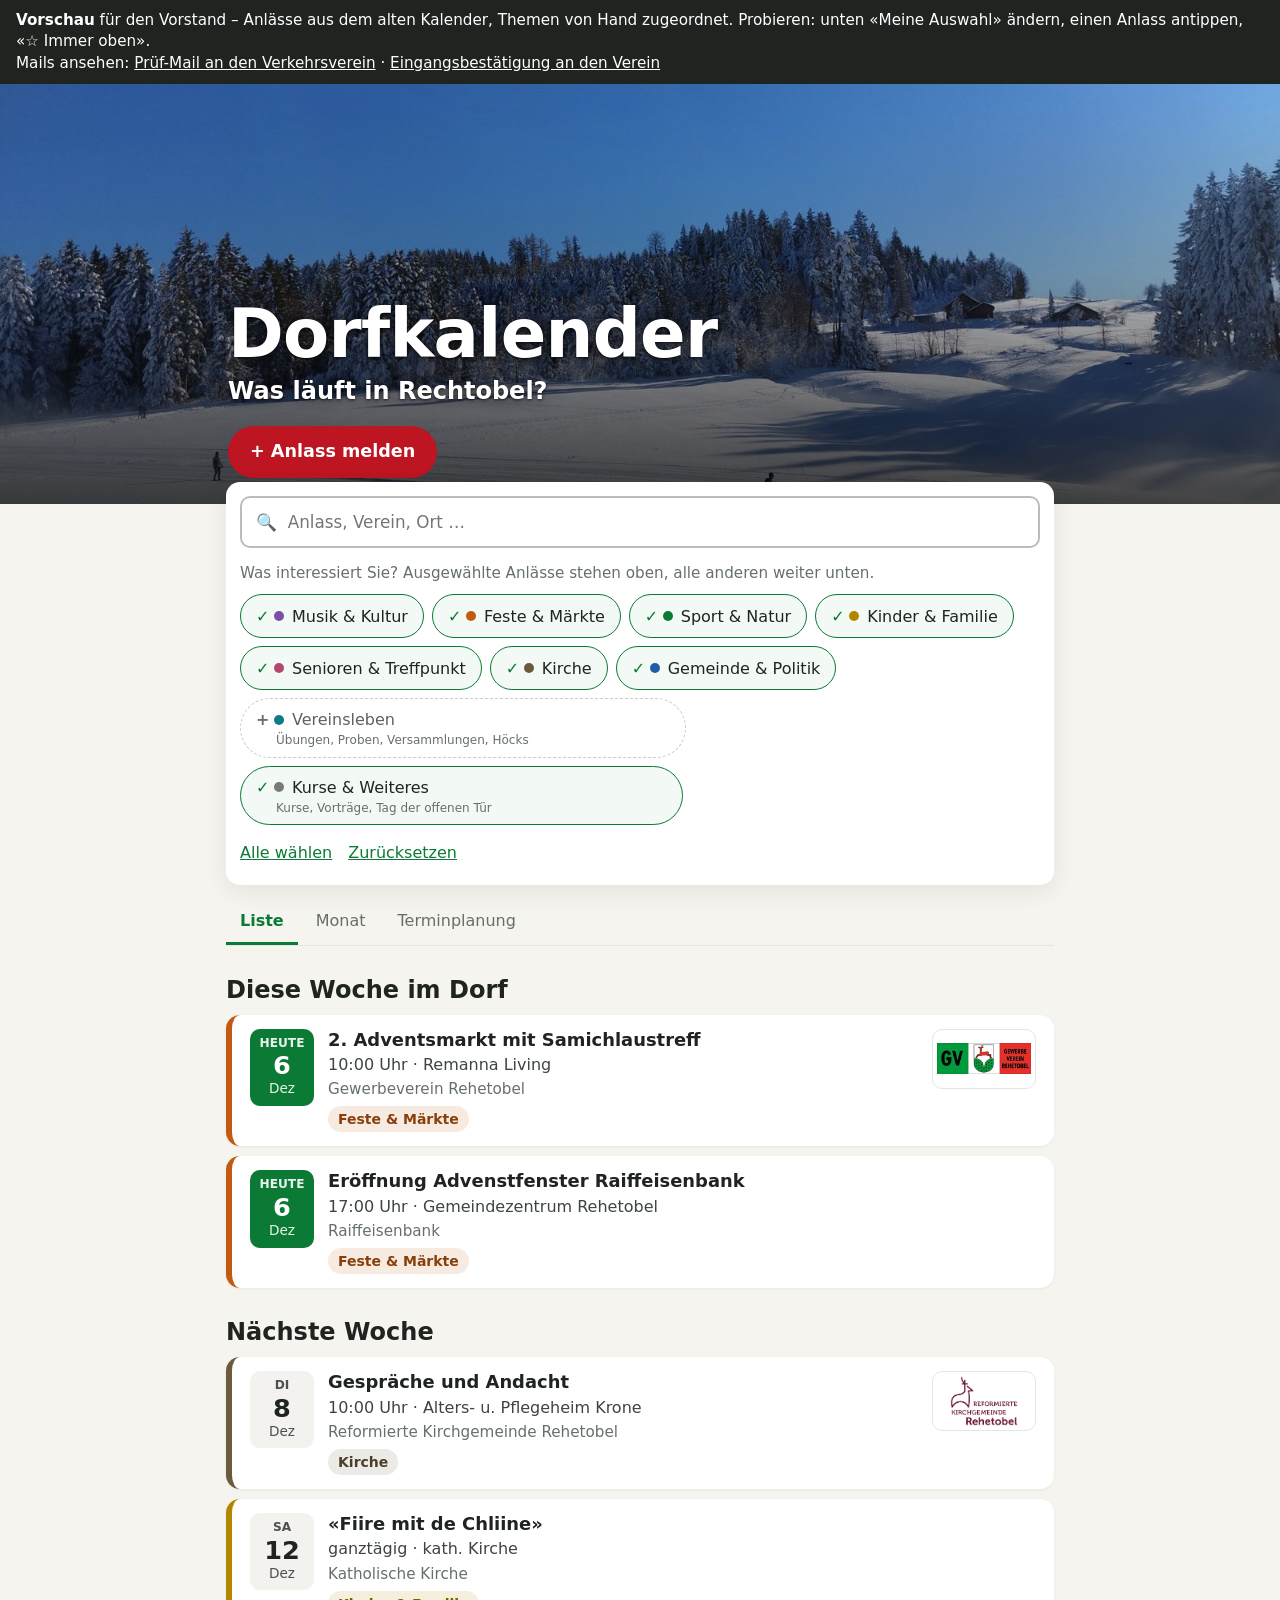
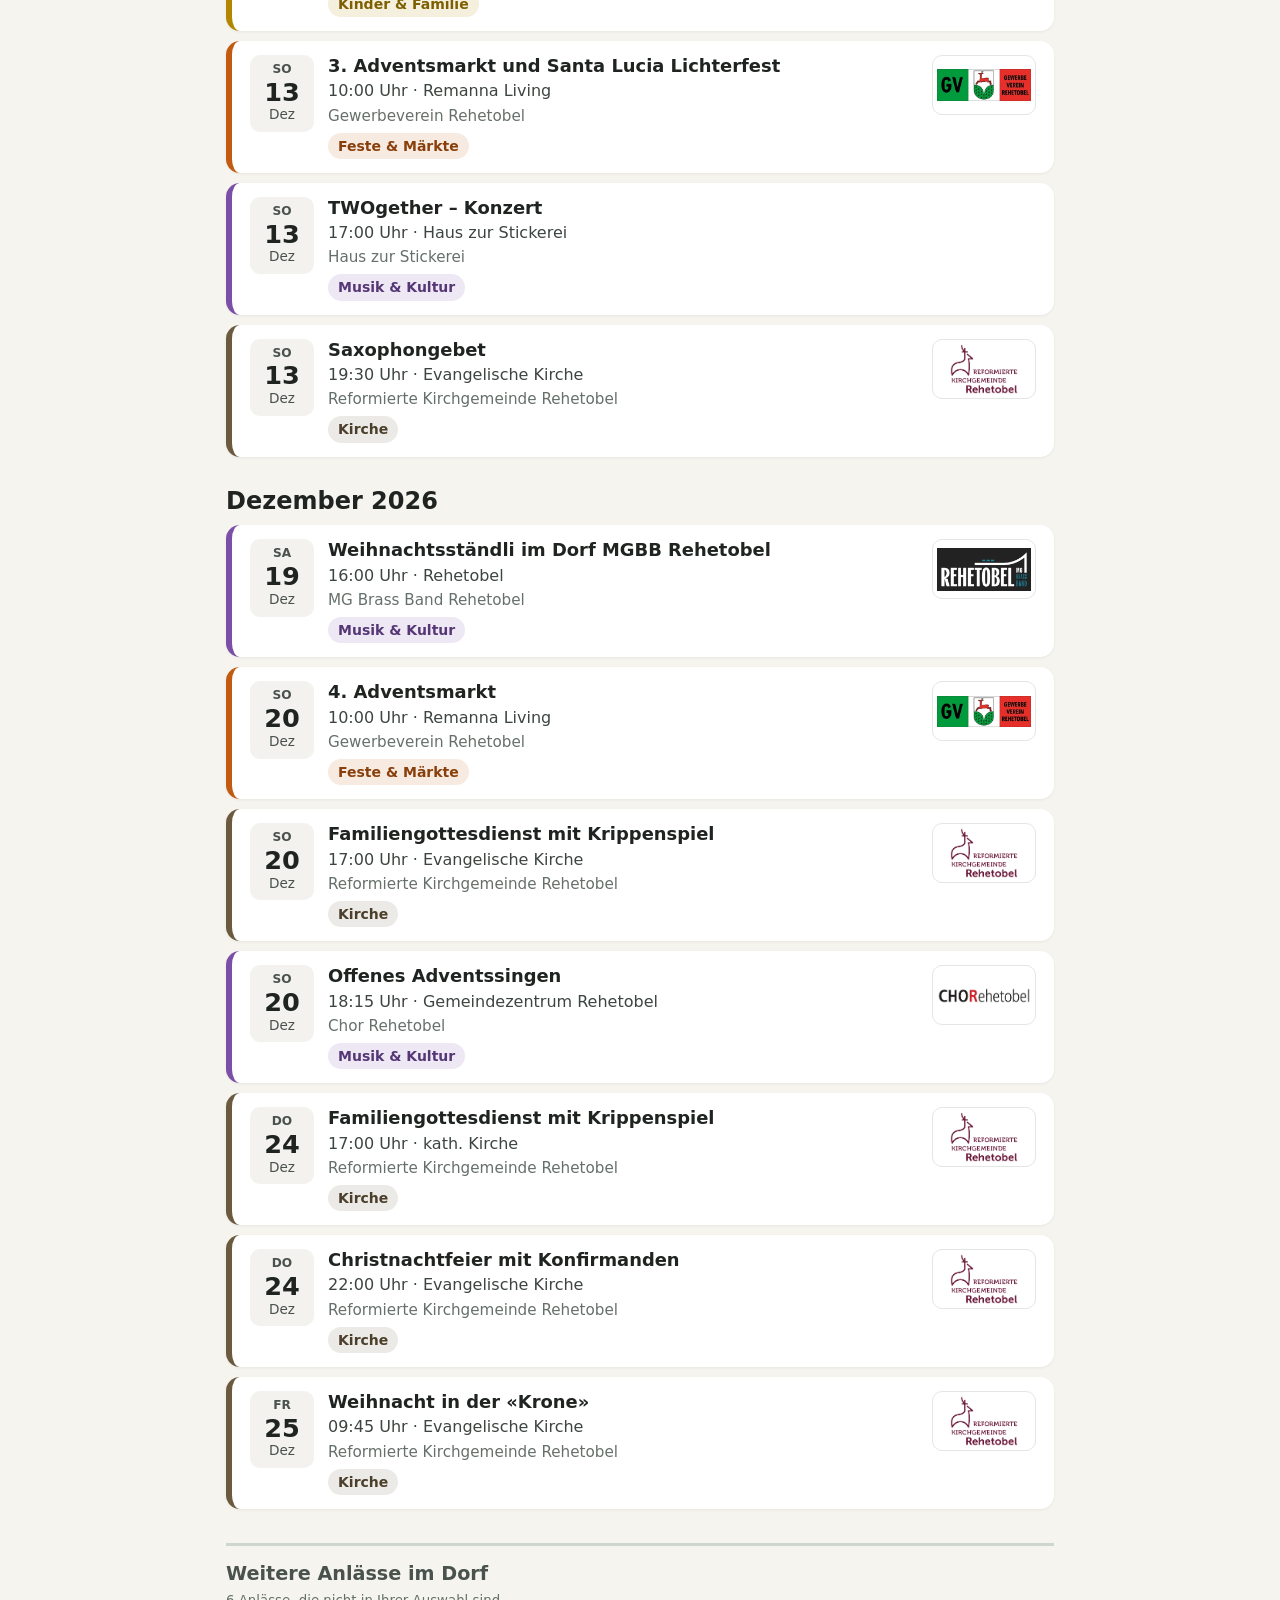
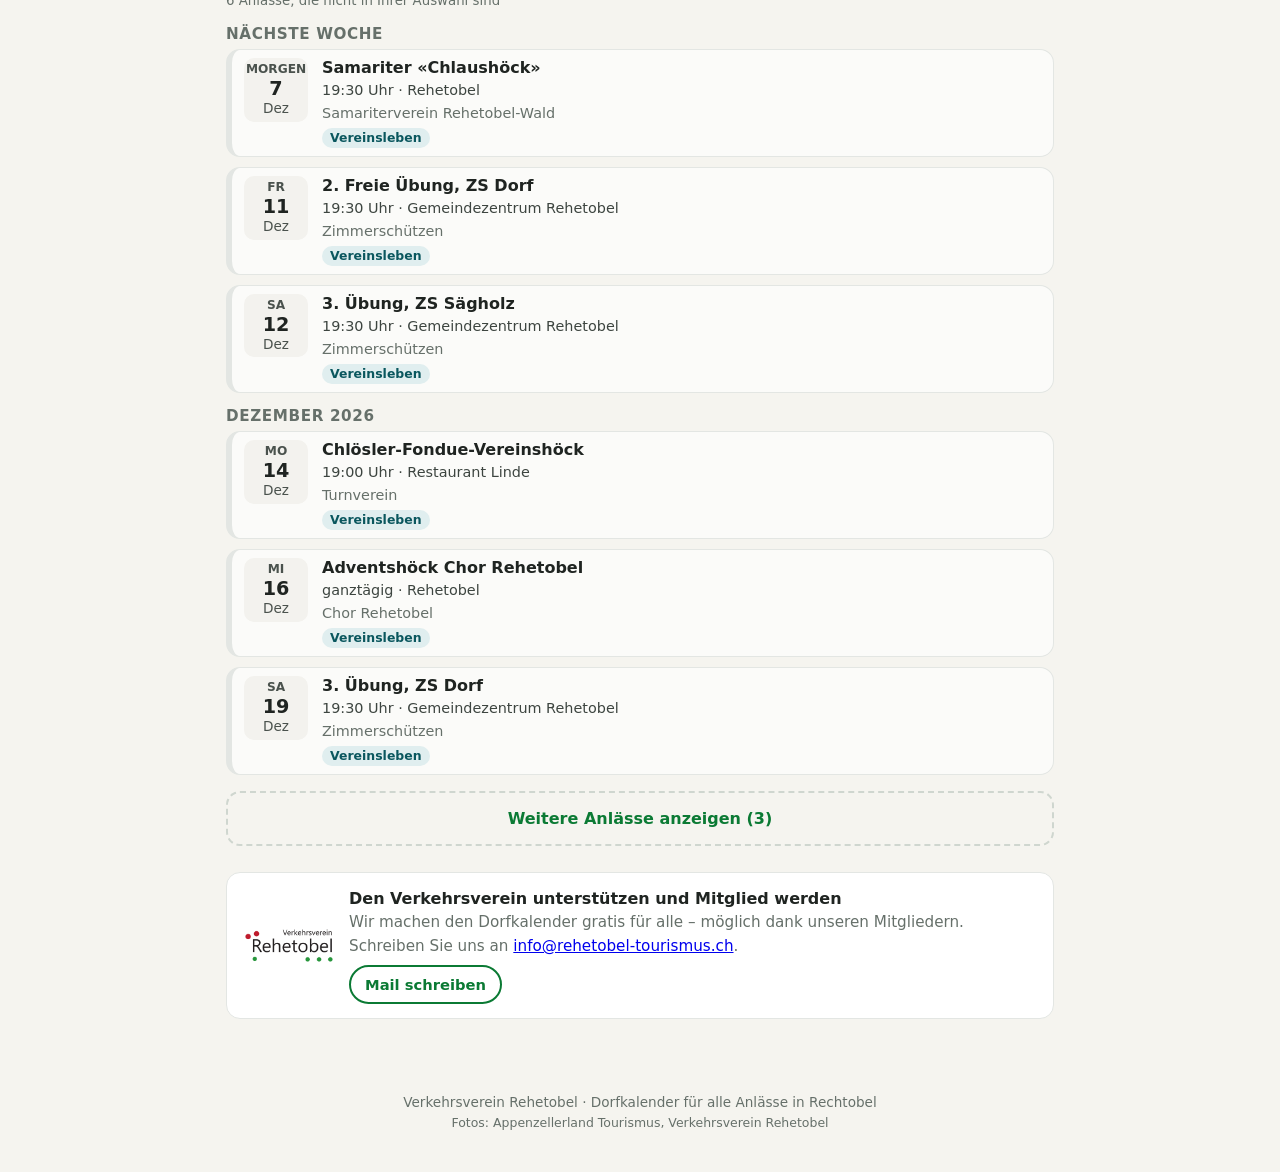
==== vorschau/index.html @ 69ec06fe "Themen statt Veranstalter-Gruppen, «Meine Auswahl», Warnungen im Prüf-Mail; Vorschau für den Vorstan" ====
<!doctype html>
<html lang="de-CH">
<head>
  <base href="../">
  <meta name="robots" content="noindex, nofollow">
  <meta charset="utf-8">
  <meta name="viewport" content="width=device-width, initial-scale=1">
  <title>Vorschau – Dorfkalender Rehetobel</title>
  <meta name="description" content="Was läuft in Rechtobel? Alle Anlässe im Dorf – Vereine, Gemeinde, Schule, Kirche und Gewerbe.">
  <meta name="theme-color" content="#0b7a34">
  <!-- «Dorfkalender aufs Handy»: Symbol und Name auf dem Startbildschirm -->
  
  <link rel="icon" type="image/png" href="bilder/app/favicon-kalender-48.png">
  <link rel="apple-touch-icon" href="bilder/app/kalender-180.png">
  <meta name="apple-mobile-web-app-title" content="Dorfkalender">
  <meta name="apple-mobile-web-app-capable" content="yes">
  <meta name="mobile-web-app-capable" content="yes">
  <link rel="stylesheet" href="vorschau/css/kalender.css">
  <!-- Titelbild je nach Jahreszeit, bevor die Seite gezeichnet wird (siehe js/titelbild.js) -->
  <script src="vorschau/js/titelbild.js"></script>
</head>
<body>
  <div style="background:#1f2421;color:#fff;padding:10px 16px;font-size:.95rem;line-height:1.4">
    <strong>Vorschau</strong> für den Vorstand – Anlässe aus dem alten Kalender, Themen von Hand zugeordnet.
    Probieren: unten «Meine Auswahl» ändern, einen Anlass antippen, «☆ Immer oben».<br>
    Mails ansehen: <a href="vorschau/pruefmail.html" style="color:#fff">Prüf-Mail an den Verkehrsverein</a> ·
    <a href="vorschau/bestaetigung.html" style="color:#fff">Eingangsbestätigung an den Verein</a>
  </div>
  <header class="kopf">
    <div class="kopf-innen">
      <h1>Dorfkalender</h1>
      <p class="untertitel">Was läuft in Rechtobel?</p>
      <a class="knopf knopf-rot" href="#melden">+ Anlass melden</a>
    </div>
  </header>

  <main class="seite">
    <section class="such" aria-label="Suchen">
      <label><span class="sr">Suche</span>
        <input id="suche" type="search" placeholder="🔍  Anlass, Verein, Ort …"></label>
      <button class="kat-auf" id="kat-auf" type="button" aria-expanded="false" aria-controls="kategorien">
        <span id="kat-auf-text">Meine Auswahl</span> <span class="pfeil" aria-hidden="true">▾</span></button>
      <div class="kategorien" id="kategorien" role="group" aria-label="Kategorie"></div>
      <div class="aktiver-verein" id="aktiver-verein"></div>
    </section>

    <nav class="tabs" role="tablist" aria-label="Ansicht">
      <button role="tab" data-ansicht="liste" aria-selected="true">Liste</button>
      <button role="tab" data-ansicht="monat" aria-selected="false">Monat</button>
      <button role="tab" data-ansicht="planung" aria-selected="false">Terminplanung</button>
    </nav>

    <section id="ansicht-liste" class="ansicht"></section>
    <section id="ansicht-monat" class="ansicht" hidden></section>
    <section id="ansicht-planung" class="ansicht" hidden></section>

    <!-- Hinweis passt sich dem Handy an (js/kalender.js); auf dem Computer und in der «App» selbst ausgeblendet -->
    <div class="app-hinweis" id="app-hinweis" hidden>
      <img class="symbol" src="bilder/app/kalender-180.png" alt="">
      <div><strong>Dorfkalender aufs Handy</strong><br>
        <span class="zeile" id="app-anleitung"></span>
        <button class="knopf knopf-rand" id="app-installieren" type="button" hidden>Als App installieren</button></div>
    </div>

    <div class="vvr-kasten">
      <img src="bilder/logo.png" alt="Verkehrsverein Rehetobel">
      <div><strong>Den Verkehrsverein unterstützen und Mitglied werden</strong><br>
        <span class="zeile">Wir machen den Dorfkalender gratis für alle – möglich dank unseren Mitgliedern.
          Schreiben Sie uns an <a href="mailto:info@rehetobel-tourismus.ch">info@rehetobel-tourismus.ch</a>.</span><br>
        <a class="knopf knopf-rand" href="mailto:info@rehetobel-tourismus.ch?subject=Mitglied%20werden">Mail schreiben</a></div>
    </div>
  </main>

  <dialog id="detail" class="detail" aria-labelledby="detail-titel"></dialog>

  <dialog id="melden-dialog" class="detail" aria-labelledby="melden-titel">
    <div class="detail-innen">
      <div class="detail-kopf">
        <h2 id="melden-titel">Anlass melden</h2>
        <button class="zu" data-schliessen aria-label="Schliessen">×</button>
      </div>
      <p>Vereine, Gemeinde, Kirche, Schule und Gewerbe können ihre Anlässe hier über ein einfaches Formular melden.
         Der Verkehrsverein prüft jede Meldung, bevor sie im Kalender erscheint.</p>
      <p class="hinweis">Das Formular wird bald freigeschaltet.</p>
    </div>
  </dialog>

  <footer class="fuss">
    Verkehrsverein Rehetobel · Dorfkalender für alle Anlässe in Rechtobel<br>
    <span class="fotos">Fotos: Appenzellerland Tourismus, Verkehrsverein Rehetobel</span>
  </footer>

  <script src="vorschau/js/config.js"></script>
  <script src="vorschau/js/logos.js"></script>
  <script src="vorschau/js/beispiel.js"></script>
  <script src="vorschau/js/datenquelle.js"></script>
  <script src="vorschau/js/kalender.js"></script>
</body>
</html>
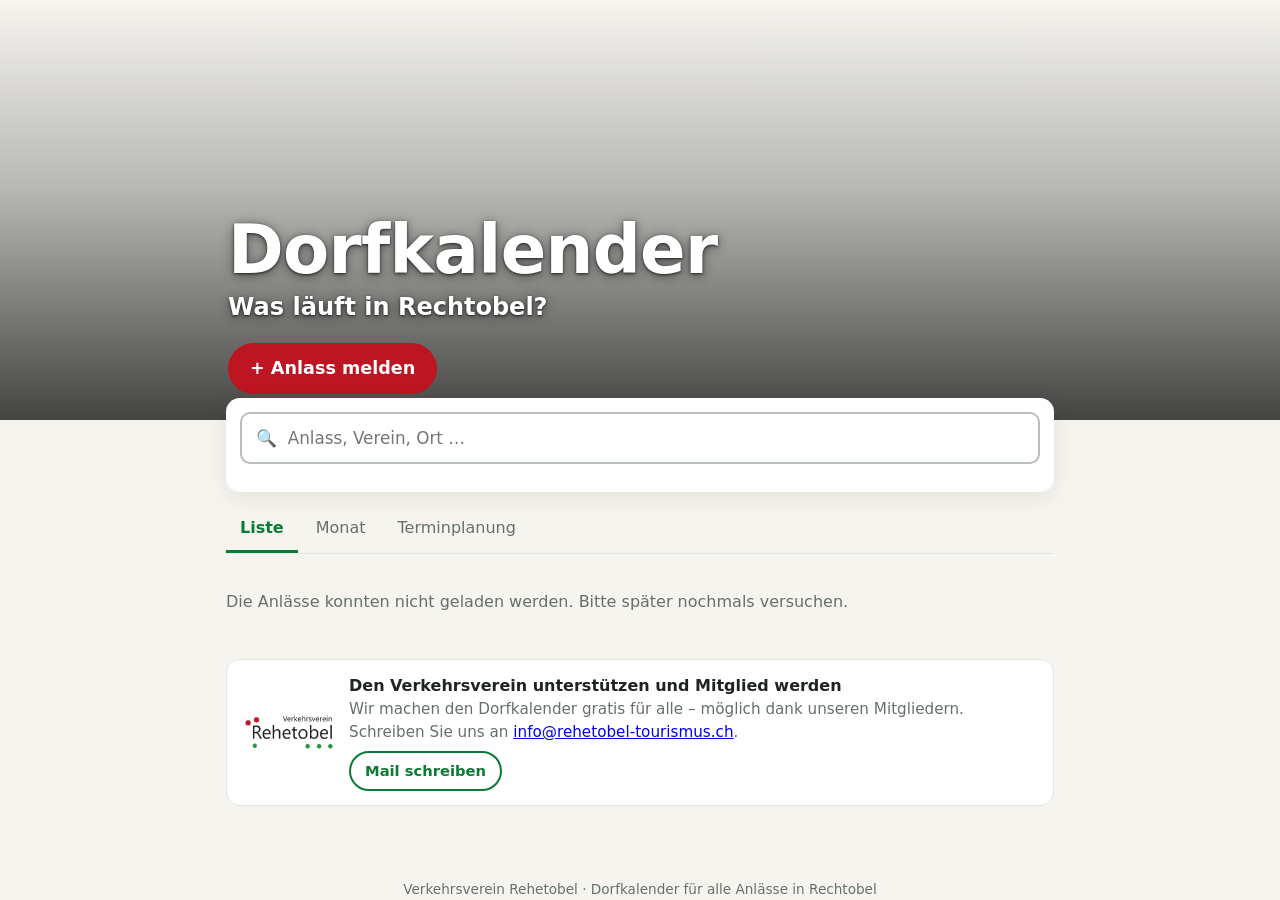
==== commit d1aec53d: "Themen und «Meine Auswahl» live (Entscheid Projektleitung); Übergang für alte Gruppen; Vorschau leit" ====
--- a/vorschau/index.html
+++ b/vorschau/index.html
@@ -1,99 +1,11 @@
 <!doctype html>
 <html lang="de-CH">
 <head>
-  <base href="../">
-  <meta name="robots" content="noindex, nofollow">
   <meta charset="utf-8">
   <meta name="viewport" content="width=device-width, initial-scale=1">
-  <title>Vorschau – Dorfkalender Rehetobel</title>
-  <meta name="description" content="Was läuft in Rechtobel? Alle Anlässe im Dorf – Vereine, Gemeinde, Schule, Kirche und Gewerbe.">
-  <meta name="theme-color" content="#0b7a34">
-  <!-- «Dorfkalender aufs Handy»: Symbol und Name auf dem Startbildschirm -->
-  
-  <link rel="icon" type="image/png" href="bilder/app/favicon-kalender-48.png">
-  <link rel="apple-touch-icon" href="bilder/app/kalender-180.png">
-  <meta name="apple-mobile-web-app-title" content="Dorfkalender">
-  <meta name="apple-mobile-web-app-capable" content="yes">
-  <meta name="mobile-web-app-capable" content="yes">
-  <link rel="stylesheet" href="vorschau/css/kalender.css">
-  <!-- Titelbild je nach Jahreszeit, bevor die Seite gezeichnet wird (siehe js/titelbild.js) -->
-  <script src="vorschau/js/titelbild.js"></script>
+  <title>Dorfkalender Rehetobel</title>
+  <!-- Die Vorschau ist seit dem 8.11.2026 live – alte Vorschau-Links führen zum Kalender -->
+  <meta http-equiv="refresh" content="0; url=../">
 </head>
-<body>
-  <div style="background:#1f2421;color:#fff;padding:10px 16px;font-size:.95rem;line-height:1.4">
-    <strong>Vorschau</strong> für den Vorstand – Anlässe aus dem alten Kalender, Themen von Hand zugeordnet.
-    Probieren: unten «Meine Auswahl» ändern, einen Anlass antippen, «☆ Immer oben».<br>
-    Mails ansehen: <a href="vorschau/pruefmail.html" style="color:#fff">Prüf-Mail an den Verkehrsverein</a> ·
-    <a href="vorschau/bestaetigung.html" style="color:#fff">Eingangsbestätigung an den Verein</a>
-  </div>
-  <header class="kopf">
-    <div class="kopf-innen">
-      <h1>Dorfkalender</h1>
-      <p class="untertitel">Was läuft in Rechtobel?</p>
-      <a class="knopf knopf-rot" href="#melden">+ Anlass melden</a>
-    </div>
-  </header>
-
-  <main class="seite">
-    <section class="such" aria-label="Suchen">
-      <label><span class="sr">Suche</span>
-        <input id="suche" type="search" placeholder="🔍  Anlass, Verein, Ort …"></label>
-      <button class="kat-auf" id="kat-auf" type="button" aria-expanded="false" aria-controls="kategorien">
-        <span id="kat-auf-text">Meine Auswahl</span> <span class="pfeil" aria-hidden="true">▾</span></button>
-      <div class="kategorien" id="kategorien" role="group" aria-label="Kategorie"></div>
-      <div class="aktiver-verein" id="aktiver-verein"></div>
-    </section>
-
-    <nav class="tabs" role="tablist" aria-label="Ansicht">
-      <button role="tab" data-ansicht="liste" aria-selected="true">Liste</button>
-      <button role="tab" data-ansicht="monat" aria-selected="false">Monat</button>
-      <button role="tab" data-ansicht="planung" aria-selected="false">Terminplanung</button>
-    </nav>
-
-    <section id="ansicht-liste" class="ansicht"></section>
-    <section id="ansicht-monat" class="ansicht" hidden></section>
-    <section id="ansicht-planung" class="ansicht" hidden></section>
-
-    <!-- Hinweis passt sich dem Handy an (js/kalender.js); auf dem Computer und in der «App» selbst ausgeblendet -->
-    <div class="app-hinweis" id="app-hinweis" hidden>
-      <img class="symbol" src="bilder/app/kalender-180.png" alt="">
-      <div><strong>Dorfkalender aufs Handy</strong><br>
-        <span class="zeile" id="app-anleitung"></span>
-        <button class="knopf knopf-rand" id="app-installieren" type="button" hidden>Als App installieren</button></div>
-    </div>
-
-    <div class="vvr-kasten">
-      <img src="bilder/logo.png" alt="Verkehrsverein Rehetobel">
-      <div><strong>Den Verkehrsverein unterstützen und Mitglied werden</strong><br>
-        <span class="zeile">Wir machen den Dorfkalender gratis für alle – möglich dank unseren Mitgliedern.
-          Schreiben Sie uns an <a href="mailto:info@rehetobel-tourismus.ch">info@rehetobel-tourismus.ch</a>.</span><br>
-        <a class="knopf knopf-rand" href="mailto:info@rehetobel-tourismus.ch?subject=Mitglied%20werden">Mail schreiben</a></div>
-    </div>
-  </main>
-
-  <dialog id="detail" class="detail" aria-labelledby="detail-titel"></dialog>
-
-  <dialog id="melden-dialog" class="detail" aria-labelledby="melden-titel">
-    <div class="detail-innen">
-      <div class="detail-kopf">
-        <h2 id="melden-titel">Anlass melden</h2>
-        <button class="zu" data-schliessen aria-label="Schliessen">×</button>
-      </div>
-      <p>Vereine, Gemeinde, Kirche, Schule und Gewerbe können ihre Anlässe hier über ein einfaches Formular melden.
-         Der Verkehrsverein prüft jede Meldung, bevor sie im Kalender erscheint.</p>
-      <p class="hinweis">Das Formular wird bald freigeschaltet.</p>
-    </div>
-  </dialog>
-
-  <footer class="fuss">
-    Verkehrsverein Rehetobel · Dorfkalender für alle Anlässe in Rechtobel<br>
-    <span class="fotos">Fotos: Appenzellerland Tourismus, Verkehrsverein Rehetobel</span>
-  </footer>
-
-  <script src="vorschau/js/config.js"></script>
-  <script src="vorschau/js/logos.js"></script>
-  <script src="vorschau/js/beispiel.js"></script>
-  <script src="vorschau/js/datenquelle.js"></script>
-  <script src="vorschau/js/kalender.js"></script>
-</body>
+<body><p>Die Vorschau ist jetzt der richtige Dorfkalender: <a href="../">weiter zum Dorfkalender</a>.</p></body>
 </html>
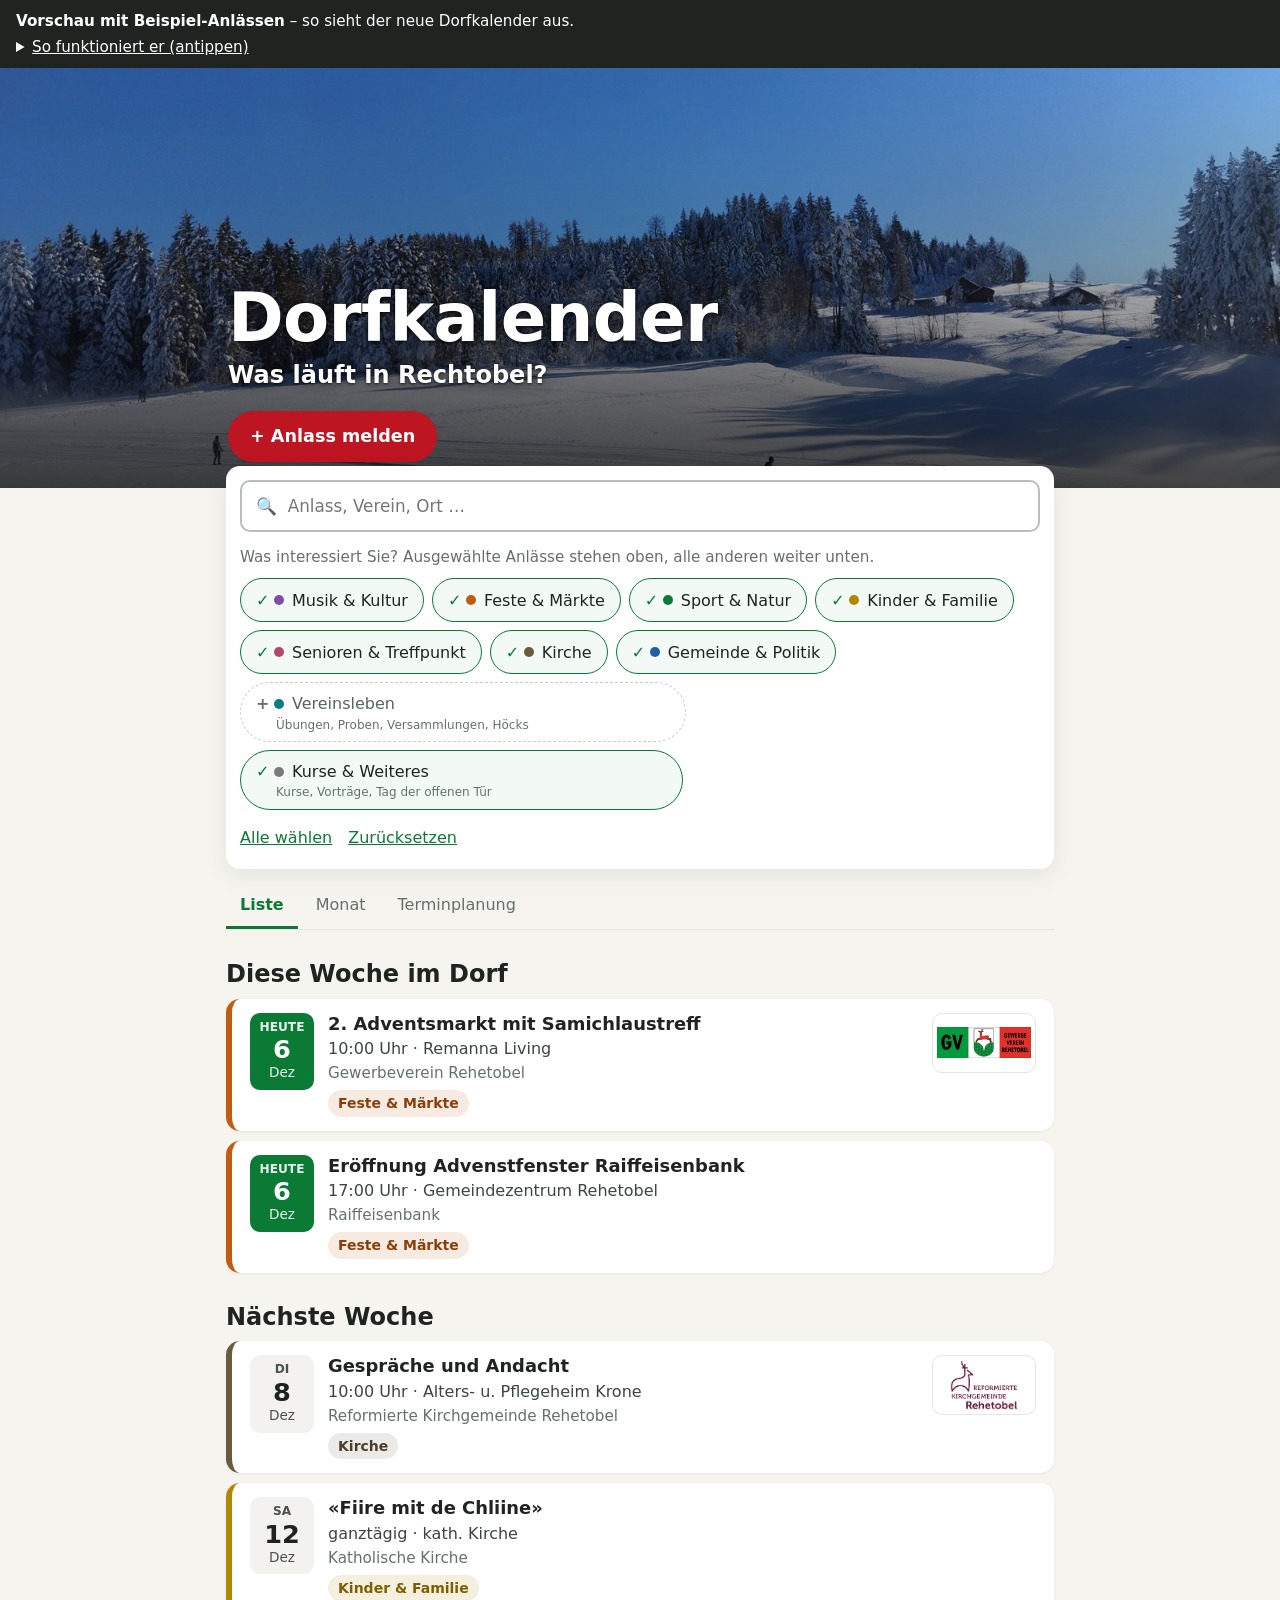
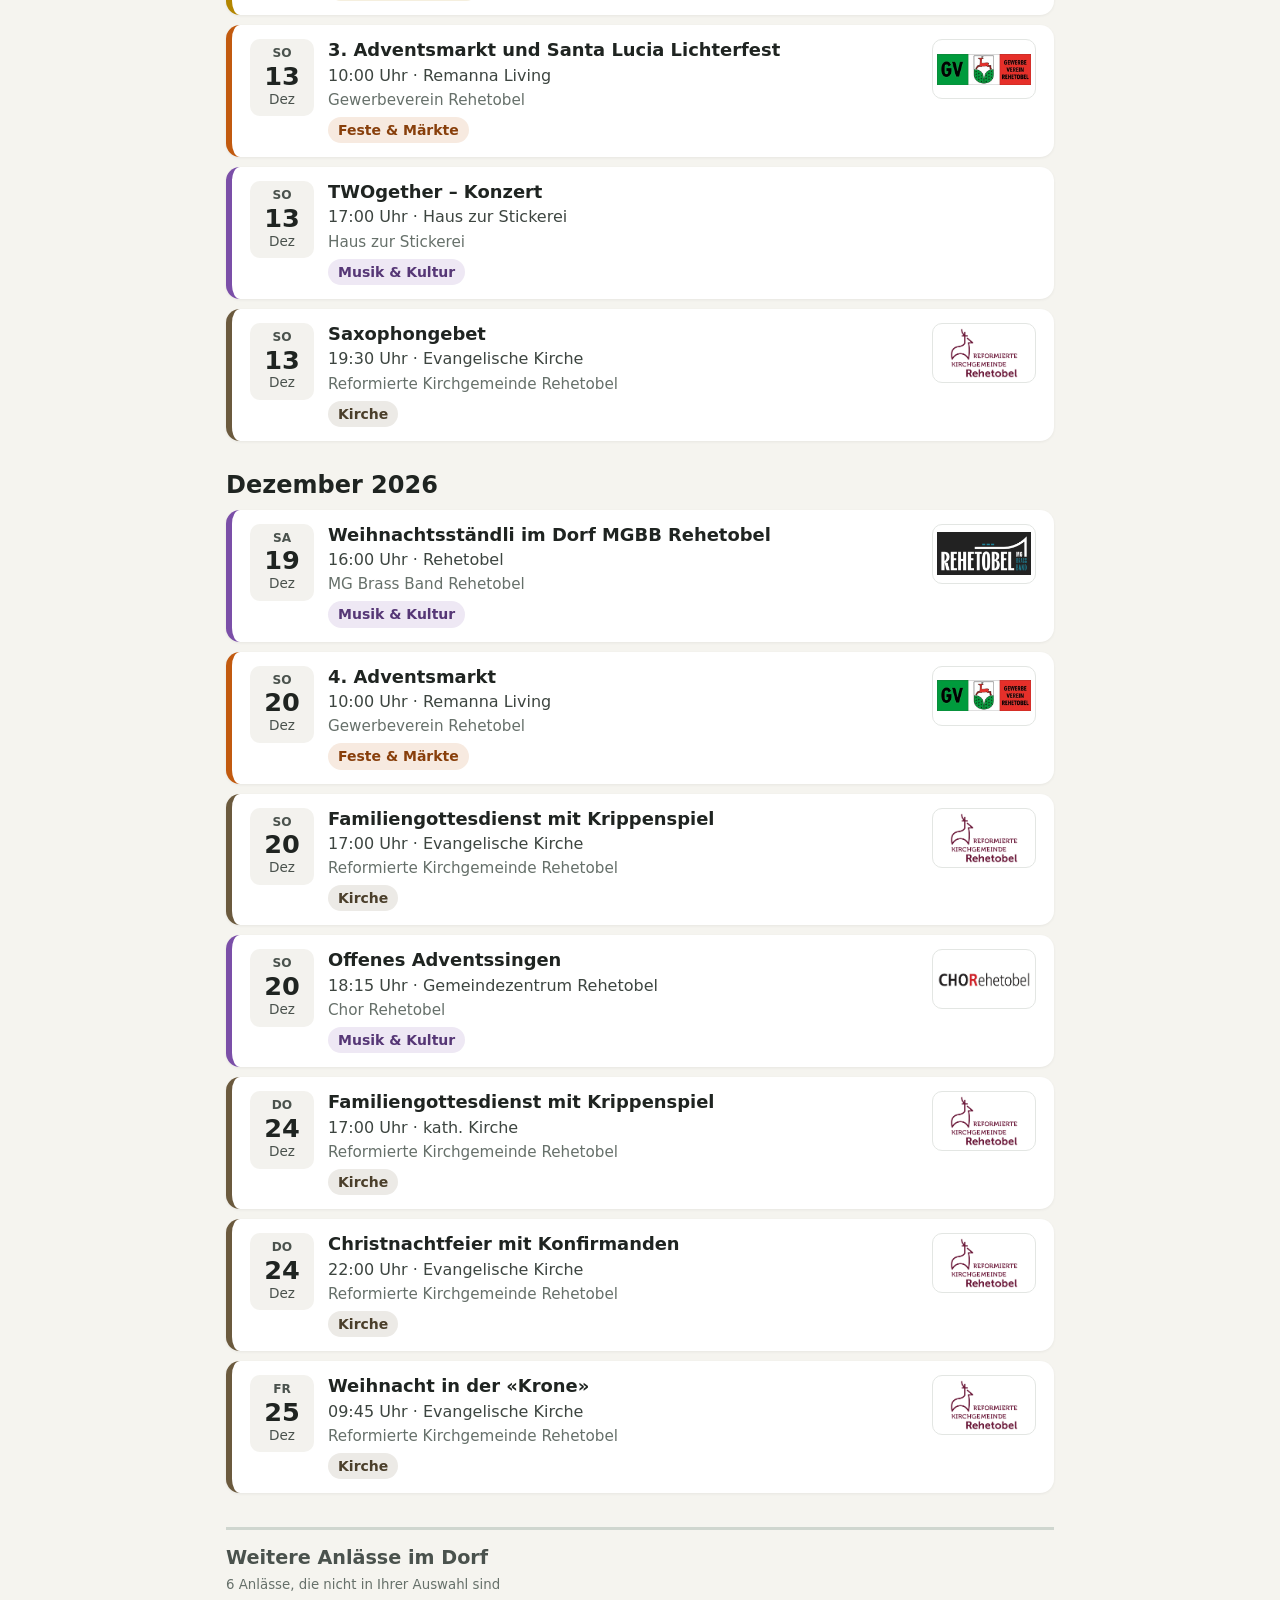
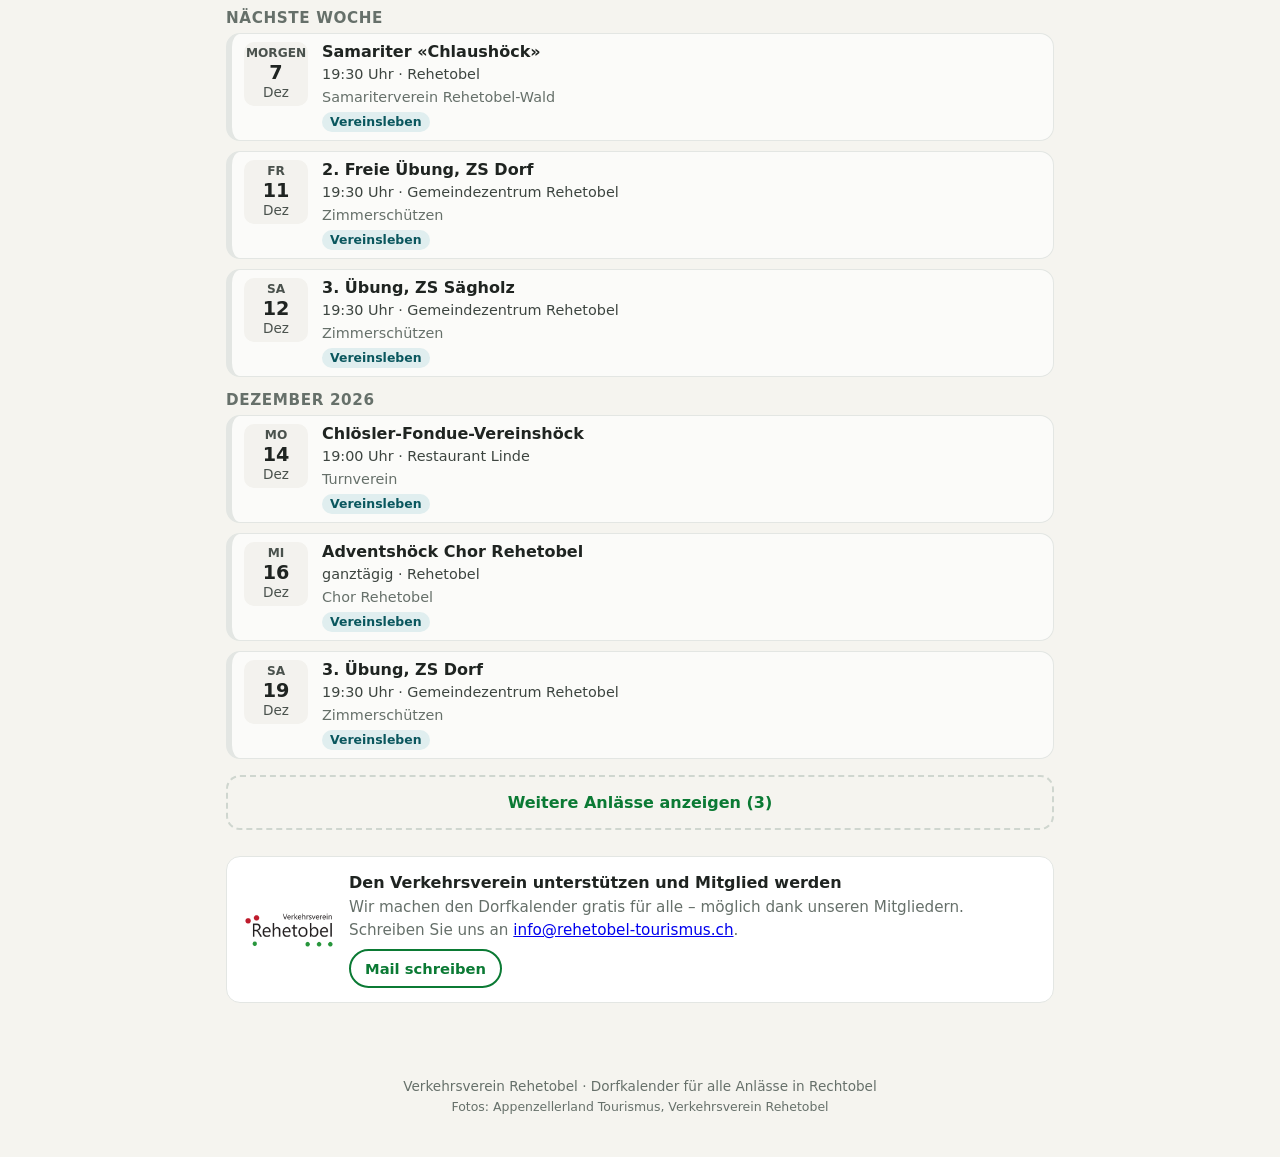
==== commit 9915def2: "Vorschau für den Vorstand: Beispiel-Anlässe und Probe-Formular mit den neuen Themen (verschickt nich" ====
--- a/vorschau/index.html
+++ b/vorschau/index.html
@@ -1,11 +1,133 @@
 <!doctype html>
 <html lang="de-CH">
 <head>
+  <base href="../">
+  <meta name="robots" content="noindex, nofollow">
   <meta charset="utf-8">
   <meta name="viewport" content="width=device-width, initial-scale=1">
-  <title>Dorfkalender Rehetobel</title>
-  <!-- Die Vorschau ist seit dem 8.11.2026 live – alte Vorschau-Links führen zum Kalender -->
-  <meta http-equiv="refresh" content="0; url=../">
+  <title>Vorschau – Dorfkalender Rehetobel</title>
+  <meta name="description" content="Was läuft in Rechtobel? Alle Anlässe im Dorf – Vereine, Gemeinde, Schule, Kirche und Gewerbe.">
+  <meta name="theme-color" content="#0b7a34">
+  <!-- «Dorfkalender aufs Handy»: Symbol und Name auf dem Startbildschirm -->
+  <link rel="icon" type="image/png" href="bilder/app/favicon-kalender-48.png">
+  <link rel="apple-touch-icon" href="bilder/app/kalender-180.png">
+  <meta name="apple-mobile-web-app-title" content="Dorfkalender">
+  <meta name="apple-mobile-web-app-capable" content="yes">
+  <meta name="mobile-web-app-capable" content="yes">
+  <link rel="stylesheet" href="css/kalender.css">
+  <!-- Titelbild je nach Jahreszeit, bevor die Seite gezeichnet wird (siehe js/titelbild.js) -->
+  <script src="js/titelbild.js"></script>
 </head>
-<body><p>Die Vorschau ist jetzt der richtige Dorfkalender: <a href="../">weiter zum Dorfkalender</a>.</p></body>
+<body class="vorschau">
+  <div class="vorschau-band">
+    <strong>Vorschau mit Beispiel-Anlässen</strong> – so sieht der neue Dorfkalender aus.
+    <details><summary>So funktioniert er (antippen)</summary>
+      <ol>
+        <li><b>Vereine melden</b> ihren Anlass über «+ Anlass melden» – mit Thema, z. B. «Musik &amp; Kultur».</li>
+        <li><b>Der Verkehrsverein prüft</b> jede Meldung mit einem Tipp im Mail.</li>
+        <li><b>Der Anlass erscheint</b> im Kalender. Jede und jeder wählt unter «Meine Auswahl», was sie interessiert.</li>
+        <li>Fürs nächste Jahr: Meldungen werden <b>vorgemerkt</b>, an der Koordinationssitzung bereinigt und dann mit einem Knopf freigegeben.</li>
+      </ol>
+      <p>Ausprobieren: «Meine Auswahl» öffnen · einen Anlass antippen · «+ Anlass melden» ausfüllen (es wird nichts verschickt).</p>
+    </details>
+  </div>
+  <header class="kopf">
+    <div class="kopf-innen">
+      <h1>Dorfkalender</h1>
+      <p class="untertitel">Was läuft in Rechtobel?</p>
+      <a class="knopf knopf-rot" href="#melden">+ Anlass melden</a>
+    </div>
+  </header>
+
+  <main class="seite">
+    <section class="such" aria-label="Suchen">
+      <label><span class="sr">Suche</span>
+        <input id="suche" type="search" placeholder="🔍  Anlass, Verein, Ort …"></label>
+      <button class="kat-auf" id="kat-auf" type="button" aria-expanded="false" aria-controls="kategorien">
+        <span id="kat-auf-text">Meine Auswahl</span> <span class="pfeil" aria-hidden="true">▾</span></button>
+      <div class="kategorien" id="kategorien" role="group" aria-label="Kategorie"></div>
+      <div class="aktiver-verein" id="aktiver-verein"></div>
+    </section>
+
+    <nav class="tabs" role="tablist" aria-label="Ansicht">
+      <button role="tab" data-ansicht="liste" aria-selected="true">Liste</button>
+      <button role="tab" data-ansicht="monat" aria-selected="false">Monat</button>
+      <button role="tab" data-ansicht="planung" aria-selected="false">Terminplanung</button>
+    </nav>
+
+    <section id="ansicht-liste" class="ansicht"></section>
+    <section id="ansicht-monat" class="ansicht" hidden></section>
+    <section id="ansicht-planung" class="ansicht" hidden></section>
+
+    <!-- Hinweis passt sich dem Handy an (js/kalender.js); auf dem Computer und in der «App» selbst ausgeblendet -->
+    <div class="app-hinweis" id="app-hinweis" hidden>
+      <img class="symbol" src="bilder/app/kalender-180.png" alt="">
+      <div><strong>Dorfkalender aufs Handy</strong><br>
+        <span class="zeile" id="app-anleitung"></span>
+        <button class="knopf knopf-rand" id="app-installieren" type="button" hidden>Als App installieren</button>
+        <button class="knopf knopf-rand" id="app-zeigen" type="button" hidden>Zeig mir, wie</button></div>
+    </div>
+
+    <div class="vvr-kasten">
+      <img src="bilder/logo.png" alt="Verkehrsverein Rehetobel">
+      <div><strong>Den Verkehrsverein unterstützen und Mitglied werden</strong><br>
+        <span class="zeile">Wir machen den Dorfkalender gratis für alle – möglich dank unseren Mitgliedern.
+          Schreiben Sie uns an <a href="mailto:info@rehetobel-tourismus.ch">info@rehetobel-tourismus.ch</a>.</span><br>
+        <a class="knopf knopf-rand" href="mailto:info@rehetobel-tourismus.ch?subject=Mitglied%20werden">Mail schreiben</a></div>
+    </div>
+  </main>
+
+  <dialog id="detail" class="detail" aria-labelledby="detail-titel"></dialog>
+
+  <dialog id="melden-dialog" class="detail" aria-labelledby="melden-titel">
+    <div class="detail-innen">
+      <div class="detail-kopf">
+        <h2 id="melden-titel">Anlass melden</h2>
+        <button class="zu" data-schliessen aria-label="Schliessen">×</button>
+      </div>
+      <p>Vereine, Gemeinde, Kirche, Schule und Gewerbe können ihre Anlässe hier über ein einfaches Formular melden.
+         Der Verkehrsverein prüft jede Meldung, bevor sie im Kalender erscheint.</p>
+      <p class="hinweis">Das Formular wird bald freigeschaltet.</p>
+    </div>
+  </dialog>
+
+  <!-- Bilder-Anleitung fürs iPhone (Knopf «Zeig mir, wie» im Kasten «Dorfkalender aufs Handy») -->
+  <dialog id="iphone-dialog" class="detail" aria-labelledby="iphone-titel">
+    <div class="detail-innen">
+      <div class="detail-kopf">
+        <h2 id="iphone-titel">So kommt der Dorfkalender aufs iPhone</h2>
+        <button class="zu" data-schliessen aria-label="Schliessen">×</button>
+      </div>
+      <ol class="schritte">
+        <li><p>In Safari <b>unten rechts auf •••</b> tippen, dann auf <b>«Teilen»</b>.<br>
+          <small>Ältere iPhones: unten direkt auf den Teilen-Knopf <b>□↑</b> tippen.</small></p>
+          <img src="bilder/anleitung/iphone-1.jpg" alt="Menü mit «Teilen» zuoberst" loading="lazy" width="500" height="493"></li>
+        <li><p>Auf <b>«Mehr anzeigen»</b> tippen (oder nach unten wischen).</p>
+          <img src="bilder/anleitung/iphone-2.jpg" alt="Teilen-Fenster mit dem Knopf «Mehr anzeigen»" loading="lazy" width="500" height="683"></li>
+        <li><p>Auf <b>«Zum Home-Bildschirm»</b> tippen.</p>
+          <img src="bilder/anleitung/iphone-3.jpg" alt="Liste mit «Zum Home-Bildschirm»" loading="lazy" width="500" height="473"></li>
+        <li><p>Oben rechts auf <b>«Hinzufügen»</b> tippen. Fertig – das Kalender-Symbol ist jetzt auf dem Startbildschirm.</p>
+          <img src="bilder/anleitung/iphone-4.jpg" alt="Fenster «Zum Home-Bildschirm» mit dem Knopf «Hinzufügen»" loading="lazy" width="500" height="410"></li>
+      </ol>
+    </div>
+  </dialog>
+
+  <footer class="fuss">
+    Verkehrsverein Rehetobel · Dorfkalender für alle Anlässe in Rechtobel<br>
+    <span class="fotos">Fotos: Appenzellerland Tourismus, Verkehrsverein Rehetobel</span>
+  </footer>
+
+  <script src="js/config.js"></script>
+  <script>
+    // Vorschau: Beispiel-Anlässe statt Google-Tabelle, «Anlass melden» führt zum Probe-Formular (verschickt nichts)
+    window.KALENDER_CONFIG.tabelleCsvUrl = "";
+    document.addEventListener("click", (e) => {
+      if (e.target.closest("a[href='#melden']")) { e.preventDefault(); e.stopImmediatePropagation(); location.href = "vorschau/melden.html"; }
+    }, true);
+  </script>
+  <script src="js/logos.js"></script>
+  <script src="vorschau/js/beispiel.js"></script>
+  <script src="js/datenquelle.js"></script>
+  <script src="js/kalender.js"></script>
+</body>
 </html>
